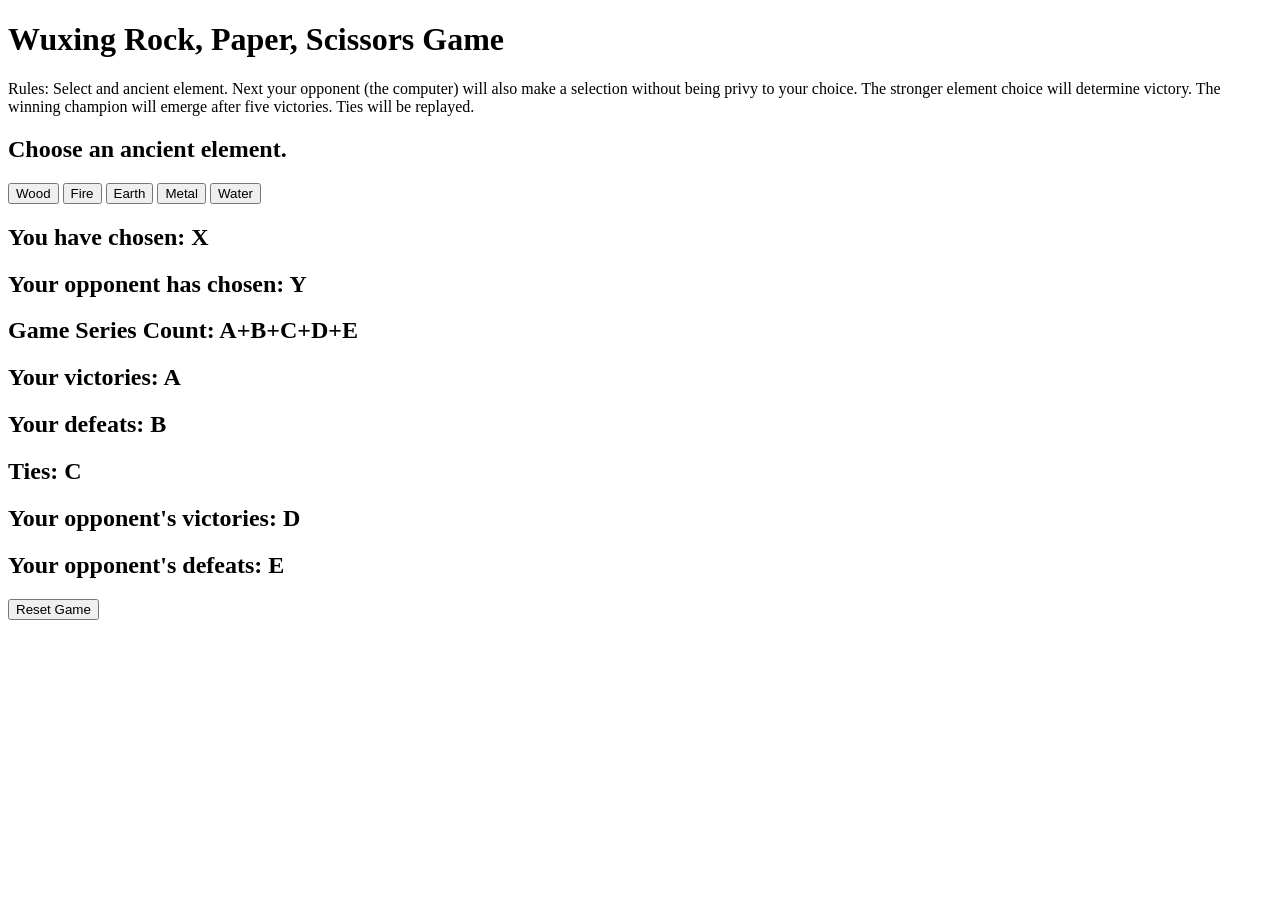
==== index.html @ 02f1c587 "Basic wireup of HTML and JS functionality in console" ====
<!DOCTYPE html>
<html lang="en">
<head>
    <meta charset="UTF-8">
    <meta name="viewport" content="width=device-width, initial-scale=1.0">
    <link rel="stylesheet" href="styles.css">
    <script src="javascript.js"></script>
    <title>Wuxing Rock, Paper, Scissors</title>
    
</head>
<body>
    <main-container>
    <header-container>
        <h1>Wuxing Rock, Paper, Scissors Game</h1>

        <p>Rules: Select and ancient element. Next your opponent (the computer) will also make a selection without being privy to your choice. The stronger element choice will determine victory. The winning champion will emerge after five victories. Ties will be replayed.</p>

    </header-container>

    <element-container>
        <h2>Choose an ancient element.</h2>
        <inner-element-container>
            <button class="" value="wood">Wood</button>
            <button class="" value="fire">Fire</button>
            <button class="" value="earth">Earth</button>
            <button class="" value="metal">Metal</button>
            <button class="" value="water">Water</button>
        </inner-element-container>
    </element-container>

    <selection-container>
        <h2>You have chosen: X</h2>
        <h2>Your opponent has chosen: Y</h2>
    </selection-container>

    <game-count-container>
        <h2>Game Series Count: A+B+C+D+E</h2>
        <h2>Your victories: A</h2>
        <h2>Your defeats: B</h2>
        <h2>Ties: C</h2>
        <h2>Your opponent's victories: D</h2>
        <h2>Your opponent's defeats: E</h2>
        <button>Reset Game</button>
    </game-count-container>

    </main-container>
</body>
</html>
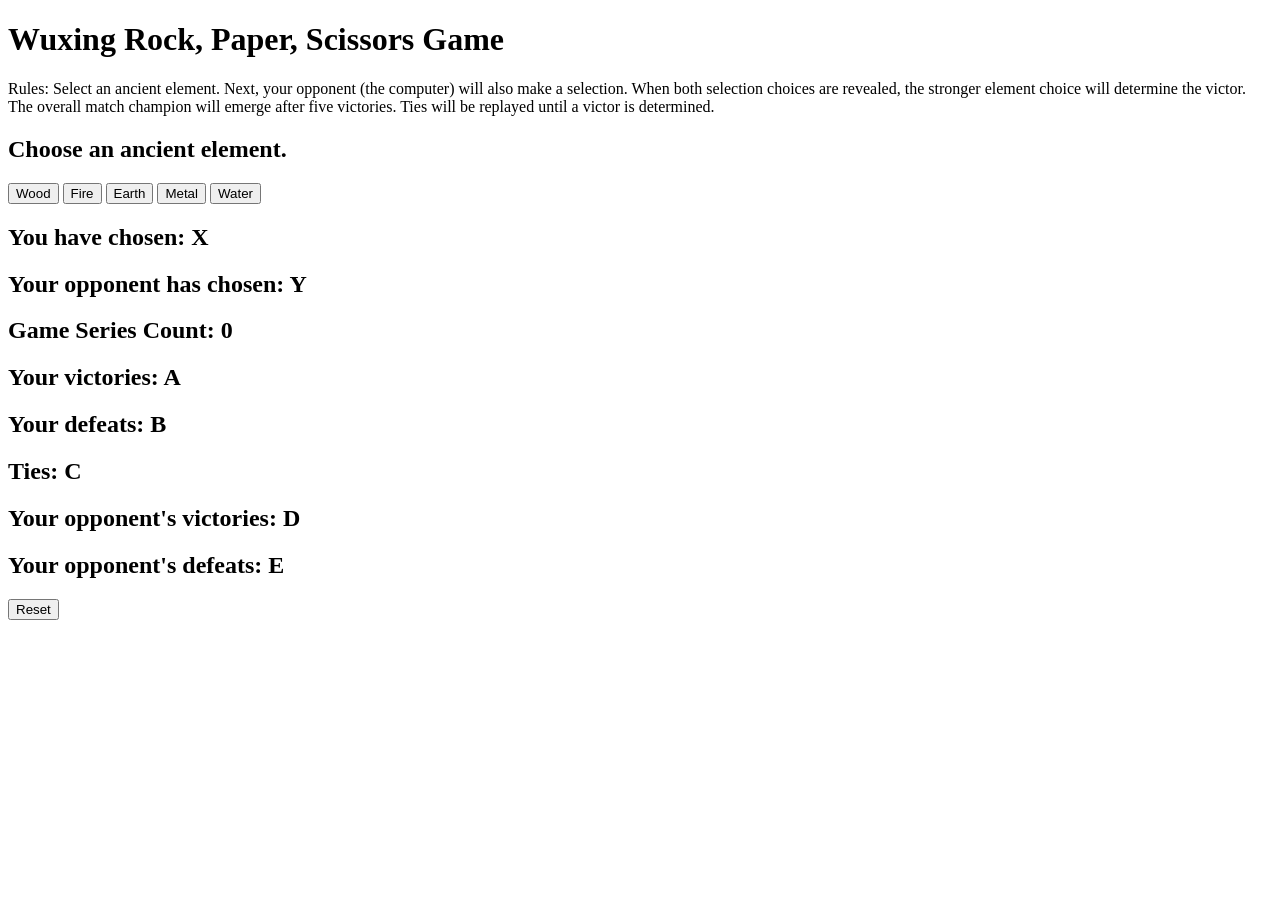
==== commit 25f6f175: "Minor HTML text content changes" ====
--- a/index.html
+++ b/index.html
@@ -13,18 +13,18 @@
     <header-container>
         <h1>Wuxing Rock, Paper, Scissors Game</h1>
 
-        <p>Rules: Select and ancient element. Next your opponent (the computer) will also make a selection without being privy to your choice. The stronger element choice will determine victory. The winning champion will emerge after five victories. Ties will be replayed.</p>
+        <p>Rules: Select an ancient element. Next, your opponent (the computer) will also make a selection. When both selection choices are revealed, the stronger element choice will determine the victor. The overall match champion will emerge after five victories. Ties will be replayed until a victor is determined.</p>
 
     </header-container>
 
     <element-container>
         <h2>Choose an ancient element.</h2>
         <inner-element-container>
-            <button class="" value="wood">Wood</button>
-            <button class="" value="fire">Fire</button>
-            <button class="" value="earth">Earth</button>
-            <button class="" value="metal">Metal</button>
-            <button class="" value="water">Water</button>
+            <button id="wo-btn" value="wood">Wood</button>
+            <button id="fi-btn" value="fire">Fire</button>
+            <button id="ea-btn" value="earth">Earth</button>
+            <button id="me-btn" value="metal">Metal</button>
+            <button id="wa-btn" value="water">Water</button>
         </inner-element-container>
     </element-container>
 
@@ -34,13 +34,13 @@
     </selection-container>
 
     <game-count-container>
-        <h2>Game Series Count: A+B+C+D+E</h2>
+        <h2 id="game-counter">Game Series Count: 0</h2>
         <h2>Your victories: A</h2>
         <h2>Your defeats: B</h2>
         <h2>Ties: C</h2>
         <h2>Your opponent's victories: D</h2>
         <h2>Your opponent's defeats: E</h2>
-        <button>Reset Game</button>
+        <button id="reset">Reset</button>
     </game-count-container>
 
     </main-container>
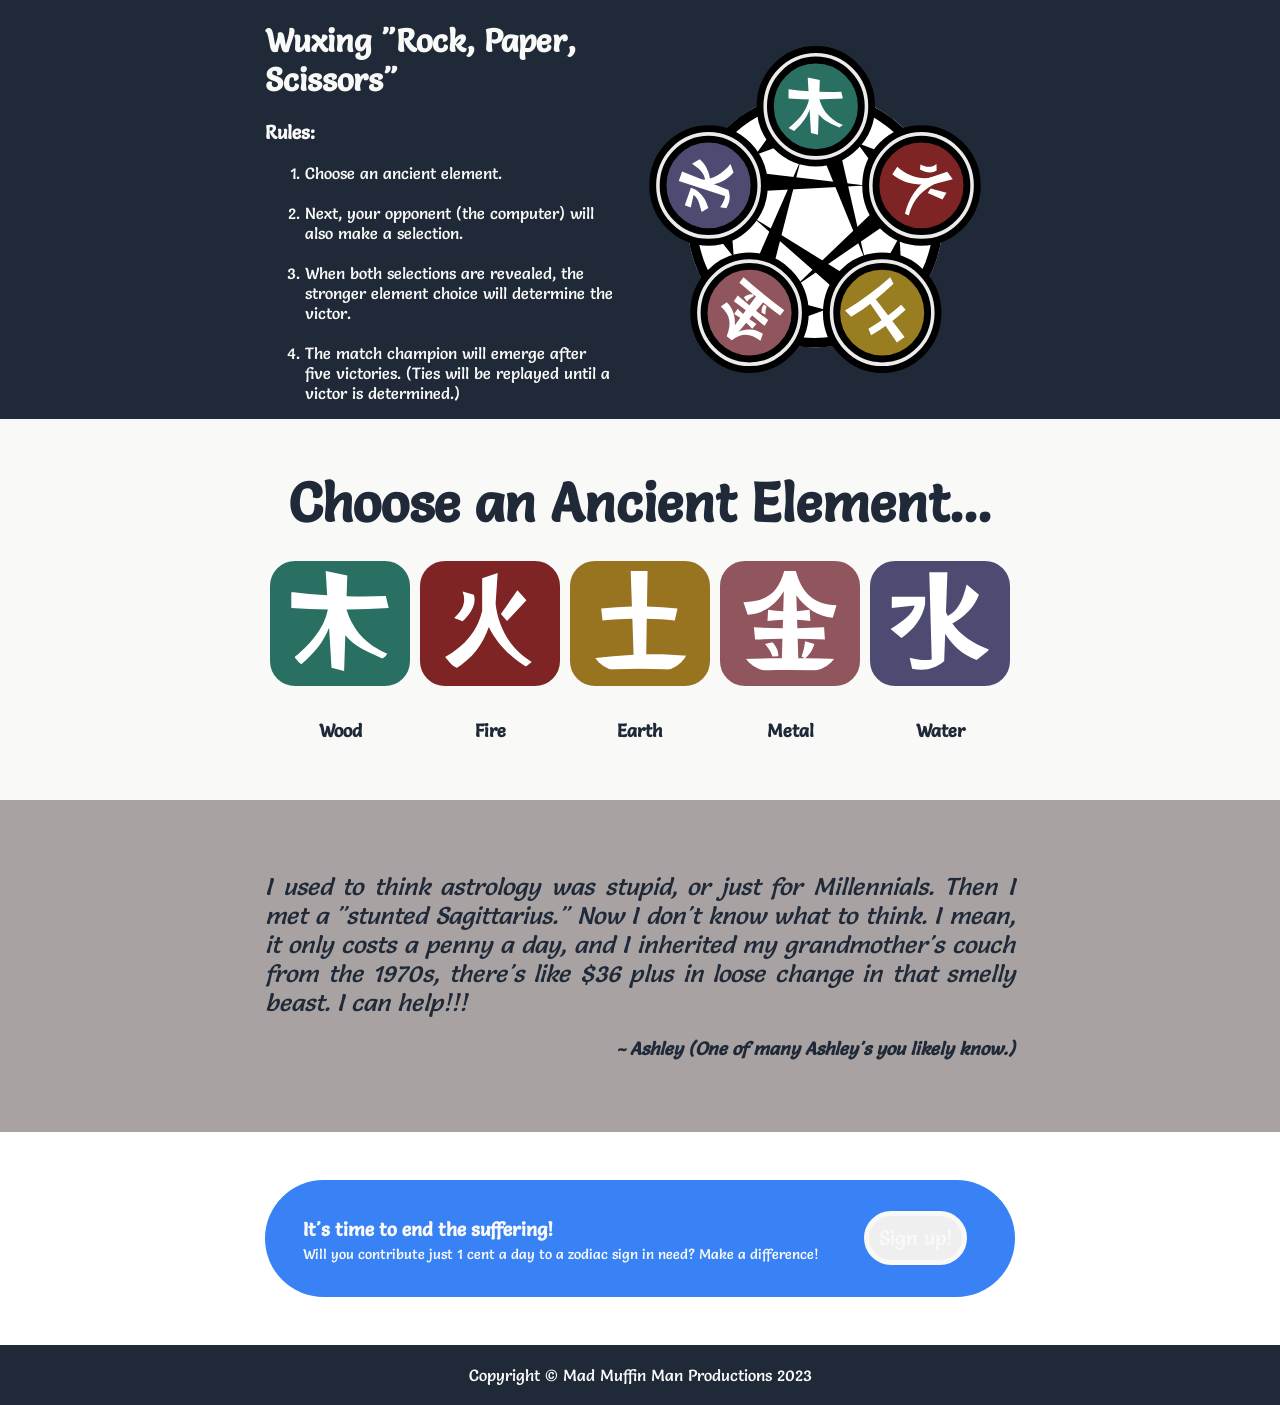
==== commit 87850aae: "Created and added graphics, added some basic CSS" ====
--- a/index.html
+++ b/index.html
@@ -4,45 +4,101 @@
     <meta charset="UTF-8">
     <meta name="viewport" content="width=device-width, initial-scale=1.0">
     <link rel="stylesheet" href="styles.css">
+    <link rel="preconnect" href="https://fonts.googleapis.com">
+    <link rel="preconnect" href="https://fonts.gstatic.com" crossorigin>
+    <link href="https://fonts.googleapis.com/css2?family=Salsa&display=swap" rel="stylesheet">
     <script src="javascript.js"></script>
+    <link href="https://fonts.googleapis.com/css2?family=Noto+Color+Emoji&display=swap" rel="stylesheet">
     <title>Wuxing Rock, Paper, Scissors</title>
     
-</head>
 <body>
-    <main-container>
-    <header-container>
-        <h1>Wuxing Rock, Paper, Scissors Game</h1>
 
-        <p>Rules: Select an ancient element. Next, your opponent (the computer) will also make a selection. When both selection choices are revealed, the stronger element choice will determine the victor. The overall match champion will emerge after five victories. Ties will be replayed until a victor is determined.</p>
 
-    </header-container>
+<header>
+<header-view>
+<header-left>
+    <h1>Wuxing "Rock, Paper, Scissors"</h1>
 
-    <element-container>
-        <h2>Choose an ancient element.</h2>
-        <inner-element-container>
-            <button id="wo-btn" value="wood">Wood</button>
-            <button id="fi-btn" value="fire">Fire</button>
-            <button id="ea-btn" value="earth">Earth</button>
-            <button id="me-btn" value="metal">Metal</button>
-            <button id="wa-btn" value="water">Water</button>
-        </inner-element-container>
-    </element-container>
+    <h3>Rules: </h3>
+    <ol>
+        <li>Choose an ancient element.</li> 
+        <br>
+        <li>Next, your opponent (the computer) will also make a selection.</li> 
+        <br>
+        <li>When both selections are revealed, the stronger element choice will determine the victor.</li> 
+        <br>
+        <li>The match champion will emerge after five victories. (Ties will be replayed until a victor is determined.)</li>
+    </ol>
 
-    <selection-container>
-        <h2>You have chosen: X</h2>
-        <h2>Your opponent has chosen: Y</h2>
-    </selection-container>
+</header-left>
+<img src="wuxingWheel.svg" alt="A wheel containing the five Taoist elements of wood, fire, earth, metal, and water.">
+</header-view>
+</header>
 
-    <game-count-container>
-        <h2 id="game-counter">Game Series Count: 0</h2>
-        <h2>Your victories: A</h2>
-        <h2>Your defeats: B</h2>
-        <h2>Ties: C</h2>
-        <h2>Your opponent's victories: D</h2>
-        <h2>Your opponent's defeats: E</h2>
-        <button id="reset">Reset</button>
-    </game-count-container>
+<!-- white band with four boxes-->
+<info-section>
+<h2>Choose an Ancient Element...</h2>
 
-    </main-container>
+<info-section-view>
+
+<img-text-box>
+<button id="wo-btn" value="wood"><img src="wuxingWood.svg" alt="The element of Wood."></button>
+<p class="alt-text">Wood</p>
+</img-text-box>
+
+<img-text-box>
+<button id="fi-btn" value="fire"><img src="wuxingFire.svg" alt="The element of Fire."></button>
+<p class="alt-text">Fire</p>
+</img-text-box>
+
+<img-text-box>
+<button id="ea-btn" value="earth"><img src="wuxingEarth.svg" alt="The element of Earth."></button>
+<p class="alt-text">Earth</p>
+</img-text-box>
+
+<img-text-box>
+<button id="me-btn" value="metal"><img src="wuxingMetal.svg" alt="The element of Metal."></button>
+<p class="alt-text">Metal</p>
+</img-text-box>
+
+<img-text-box>
+<button id="wa-btn" value="water"><img src="wuxingWater.svg" alt="The element of Water."></button>
+<p class="alt-text">Water</p>
+</img-text-box>
+
+</info-section-view>
+
+</info-section>
+
+<!-- grey band with a testimonial quote -->
+<quote-section>
+    <quote-view>
+        <blockquote>
+        I used to think astrology was stupid, or just for Millennials. Then I met a "stunted Sagittarius." Now I don't know what to think. I mean, it only costs a penny a day, and I inherited my grandmother's couch from the 1970s, there's like $36 plus in loose change in that smelly beast. I can help!!!
+        <h6>~ Ashley (One of many Ashley's you likely know.)</h6>
+        </blockquote>
+    </quote-view>
+</quote-section>
+
+<!-- white band with inner blue sign up box -->
+<sign-up-section>
+    <sign-up-view>
+        <call-to-action-box>
+            <call-to-action-text>
+                <h3>It's time to end the suffering! </h3> 
+                <p>Will you contribute just 1 cent a day to a zodiac sign in need? Make a difference!</p>
+            </call-to-action-text>
+            <button-box>
+            <button>Sign up!</button>
+            </button-box>
+        </call-to-action-box>
+    </sign-up-view>
+</sign-up-section>
+
+<!-- grey footer -->
+<footer>
+<p>Copyright © Mad Muffin Man Productions 2023</p>
+</footer>
+
 </body>
 </html>
--- a/styles.css
+++ b/styles.css
@@ -0,0 +1,245 @@
+@import url('https://fonts.googleapis.com/css2?family=Salsa&display=swap');
+@import url('https://fonts.googleapis.com/css2?family=Noto+Color+Emoji&display=swap');
+
+/* * {
+    font-family: 'Salsa', cursive;
+    font-family: 'Noto Color Emoji', sans-serif;
+} */
+
+:root {
+    --dkgrey: #1f2937;
+    --white: #f9faf8;
+    --ltgrey: #a8a2a2;
+    --md-blue: #3882f6;
+    --zodiac-blue: #fbfdff;
+    --dkblue: #2c4b7d;
+
+    --wood: #297062;
+    --fire: #7e2424;
+    --earth: #987320;
+    --metal: #90555d;
+    --water: #4d4b71;
+
+    --content-width: 750px;
+}
+
+* {
+    /* Use dark red border to aid in aligning boxes. */
+    /* border: 2px dotted darkred; */
+    box-sizing: border-box;
+    font-family: 'Salsa', cursive;
+}
+
+body {
+    width: 100vw;
+    display: inline-block;
+    margin: auto;
+}
+
+link-section {
+    justify-content: flex-end;
+}
+
+a {
+    color: var(--ltgrey);
+    padding-left: 10px;
+}
+
+/* HEADER */
+
+header {
+    background-color: var(--dkgrey);
+    color: var(--white);
+}
+
+header-view {
+    display: flex;
+    margin: auto;
+    width: var(--content-width);
+}
+
+header-view img {
+    max-width: 400px;
+    padding: 30px;
+    
+    /* animation */
+    animation: wheel-spin infinite 45s linear;
+    transition: filter 3000ms;
+}
+
+@keyframes wheel-spin {
+from {
+  transform: rotate(360deg);
+}
+to {
+  transform: rotate(0deg);
+}
+}
+
+header-left {
+    display: block;
+    margin: auto;
+}
+
+header-left h2 {
+    font-size: 48px;
+    font-weight: bolder;
+}
+
+header-left p {
+    font-size: 24px;
+    margin-top: -35px;
+}
+
+header-left button {
+    margin-top: -10px;
+}
+
+/* INFO SECTION */
+
+info-section {
+    background-color: var(--white);
+    color: var(--dkgrey); 
+    display: block;
+    font-size: 36px;
+    font-weight: bolder;
+    padding: 40px 0 40px 0;
+    margin: 0 -10px;
+    text-align: center;
+}
+
+info-section h2 {
+    margin: auto;
+    padding: 10px;
+}
+
+info-section-view {
+    display: flex;
+        flex-wrap: wrap;
+        justify-content: center;
+}
+
+img-text-box p {
+    color: var(--dkgrey);
+    font-size: 18px;
+    text-align: center;
+}
+
+info-section-view img {
+    width: 100px;
+    height: 100px;
+
+    border-radius: 30px;
+    margin: 0 10px;
+}
+
+/* QUOTE SECTION */
+
+quote-section {
+    background-color: var(--ltgrey);
+    color: var(--dkgrey);
+    display: block;
+}
+
+quote-view {
+    display: flex;
+        align-items: center;
+        justify-content: space-evenly;
+}
+
+blockquote {
+    font-size: 24px;
+    font-style: italic;
+    max-width: var(--content-width);
+    padding: 48px 0 48px 0;
+    text-align: justify;
+}
+
+blockquote h6 {
+    font-size: 18px;
+    font-weight: bold;
+    margin: auto;
+    padding-top: 20px;
+    text-align: right;
+}
+
+/* SIGN UP SECTION */
+
+sign-up-section {
+    background-color: var(--white);
+}
+
+sign-up-view {
+    display: flex;
+        align-items: center;
+        justify-content: center;
+    padding: 48px 0 48px 0;
+}
+
+call-to-action-box {
+    width: var(--content-width);
+    background-color: var(--md-blue);
+    border-radius: 310px;
+    color: var(--white);
+    display: flex;
+        align-items: center;
+        justify-content: space-around;
+    padding: 20px;
+}
+
+call-to-action-box button {
+    margin: 10px;
+}
+
+call-to-action-text {
+    max-width: 90%;
+    /* padding: 10px; */
+}
+
+call-to-action-text h3 {
+    margin-bottom: -10px;
+}
+
+call-to-action-text p {
+    font-size: 14px;
+}
+
+/* FOOTER */
+
+footer {
+    background-color: var(--dkgrey);
+    color: var(--white);
+    text-align: center;
+}
+
+footer p {
+    padding: 20px;
+    margin: auto;
+}
+
+/* OTHER */
+
+button {
+    border: 5px solid var(--white);
+    border-radius: 30px;
+    color: var(--white);
+    font-size: 20px;
+    margin: 10px 0 10px 0;
+    padding: 10px;
+}
+
+#wo-btn {
+    background-color: var(--wood);
+}
+#fi-btn {
+    background-color: var(--fire);
+}
+#ea-btn {
+    background-color: var(--earth);
+}
+#me-btn {
+    background-color: var(--metal);
+}
+#wa-btn {
+    background-color: var(--water);
+}
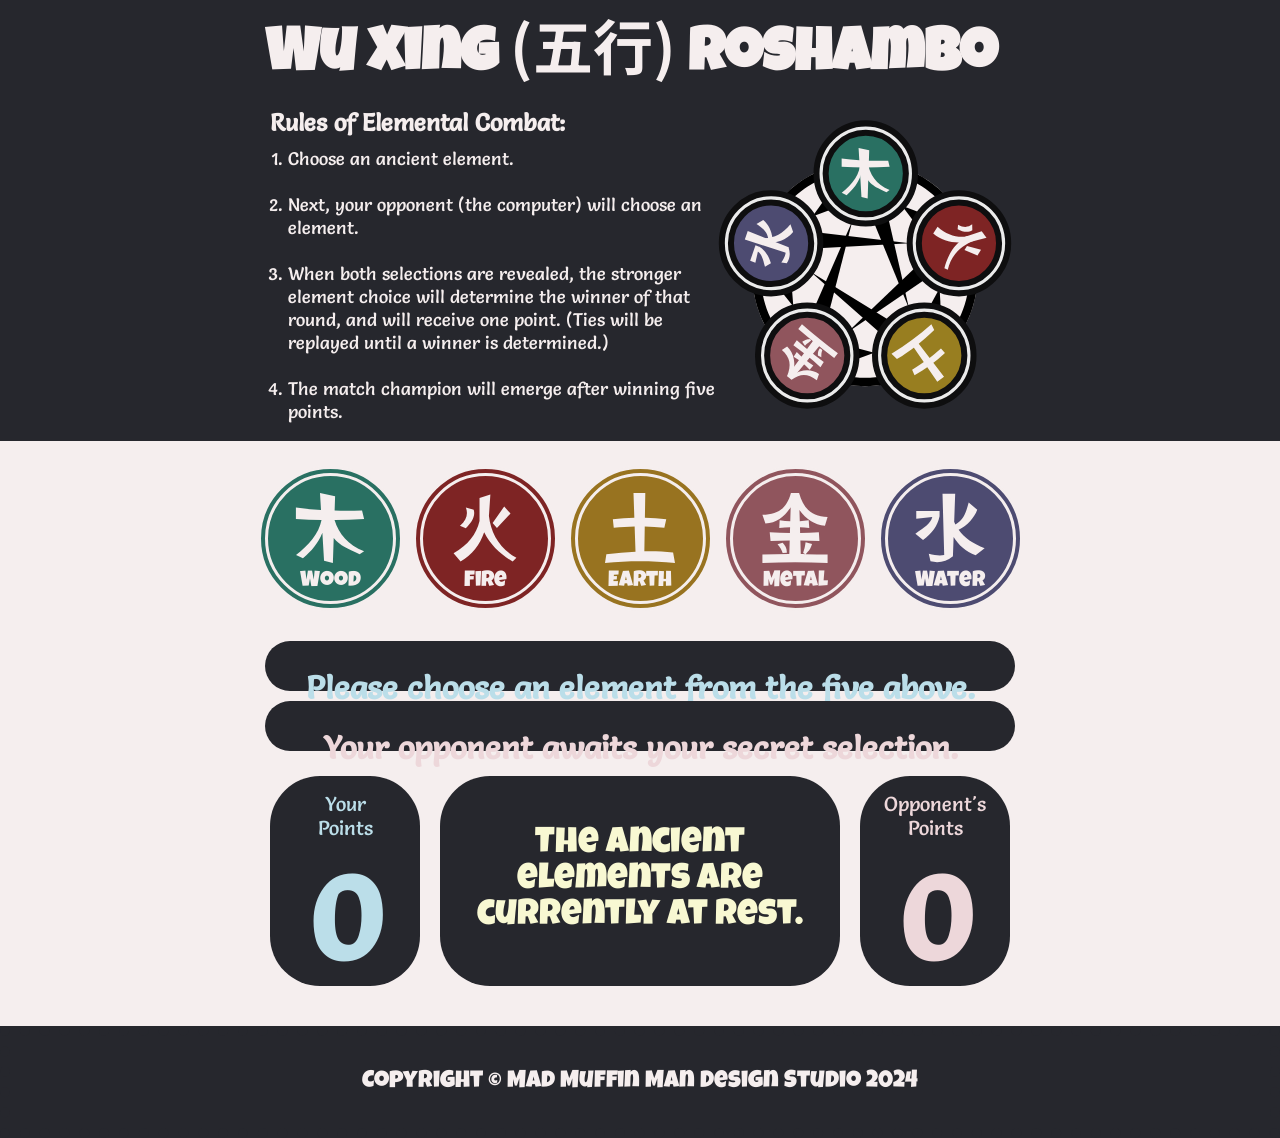
==== commit e55e6b34: "Many changes to HTML, CSS, and JS; code functions as intended" ====
--- a/index.html
+++ b/index.html
@@ -7,98 +7,82 @@
     <link rel="preconnect" href="https://fonts.googleapis.com">
     <link rel="preconnect" href="https://fonts.gstatic.com" crossorigin>
     <link href="https://fonts.googleapis.com/css2?family=Salsa&display=swap" rel="stylesheet">
-    <script src="javascript.js"></script>
     <link href="https://fonts.googleapis.com/css2?family=Noto+Color+Emoji&display=swap" rel="stylesheet">
-    <title>Wuxing Rock, Paper, Scissors</title>
-    
-<body>
-
-
-<header>
-<header-view>
-<header-left>
-    <h1>Wuxing "Rock, Paper, Scissors"</h1>
-
-    <h3>Rules: </h3>
-    <ol>
-        <li>Choose an ancient element.</li> 
-        <br>
-        <li>Next, your opponent (the computer) will also make a selection.</li> 
-        <br>
-        <li>When both selections are revealed, the stronger element choice will determine the victor.</li> 
-        <br>
-        <li>The match champion will emerge after five victories. (Ties will be replayed until a victor is determined.)</li>
-    </ol>
-
-</header-left>
-<img src="wuxingWheel.svg" alt="A wheel containing the five Taoist elements of wood, fire, earth, metal, and water.">
-</header-view>
-</header>
-
-<!-- white band with four boxes-->
-<info-section>
-<h2>Choose an Ancient Element...</h2>
-
-<info-section-view>
-
-<img-text-box>
-<button id="wo-btn" value="wood"><img src="wuxingWood.svg" alt="The element of Wood."></button>
-<p class="alt-text">Wood</p>
-</img-text-box>
-
-<img-text-box>
-<button id="fi-btn" value="fire"><img src="wuxingFire.svg" alt="The element of Fire."></button>
-<p class="alt-text">Fire</p>
-</img-text-box>
-
-<img-text-box>
-<button id="ea-btn" value="earth"><img src="wuxingEarth.svg" alt="The element of Earth."></button>
-<p class="alt-text">Earth</p>
-</img-text-box>
-
-<img-text-box>
-<button id="me-btn" value="metal"><img src="wuxingMetal.svg" alt="The element of Metal."></button>
-<p class="alt-text">Metal</p>
-</img-text-box>
-
-<img-text-box>
-<button id="wa-btn" value="water"><img src="wuxingWater.svg" alt="The element of Water."></button>
-<p class="alt-text">Water</p>
-</img-text-box>
-
-</info-section-view>
-
-</info-section>
-
-<!-- grey band with a testimonial quote -->
-<quote-section>
-    <quote-view>
-        <blockquote>
-        I used to think astrology was stupid, or just for Millennials. Then I met a "stunted Sagittarius." Now I don't know what to think. I mean, it only costs a penny a day, and I inherited my grandmother's couch from the 1970s, there's like $36 plus in loose change in that smelly beast. I can help!!!
-        <h6>~ Ashley (One of many Ashley's you likely know.)</h6>
-        </blockquote>
-    </quote-view>
-</quote-section>
-
-<!-- white band with inner blue sign up box -->
-<sign-up-section>
-    <sign-up-view>
-        <call-to-action-box>
-            <call-to-action-text>
-                <h3>It's time to end the suffering! </h3> 
-                <p>Will you contribute just 1 cent a day to a zodiac sign in need? Make a difference!</p>
-            </call-to-action-text>
-            <button-box>
-            <button>Sign up!</button>
-            </button-box>
-        </call-to-action-box>
-    </sign-up-view>
-</sign-up-section>
-
-<!-- grey footer -->
-<footer>
-<p>Copyright © Mad Muffin Man Productions 2023</p>
-</footer>
-
-</body>
+    <link href="https://fonts.googleapis.com/css2?family=Noto+Sans+TC:wght@700&display=swap" rel="stylesheet">
+    <link href="https://fonts.googleapis.com/css2?family=Luckiest+Guy&display=swap" rel="stylesheet">
+    <script src="javascript.js" defer></script>
+    <title>Wu Xing Roshambo</title>
+    <body>
+        <header>
+        <header-container>
+            <header-title>    
+                <h1>Wu Xing <header-chinese>(五行)</header-chinese> Roshambo</h1>
+            </header-title>
+            <header-inner-container>
+                <header-left>
+                    <h2>Rules of Elemental Combat: </h2>
+                    <ol>
+                        <li>Choose an ancient element.</li> 
+                        <br>
+                        <li>Next, your opponent (the computer) will choose an element.</li> 
+                        <br>
+                        <li>When both selections are revealed, the stronger element choice will determine the winner of that round, and will receive one point. (Ties will be replayed until a winner is determined.)</li> 
+                        <br>
+                        <li>The match champion will emerge after winning five points. </li>
+                    </ol>
+                </header-left>
+                <img src="wuxingWheel.svg" alt="A wheel containing the five Taoist elements of wood, fire, earth, metal, and water.">
+            </header-inner-container>
+        </header-container>
+        </header>
+        <element-section>
+            <element-section-view>
+                <element-text-box>
+                    <button id="btn-wo" class="elem-btn" value="Wood"><img id="img-wo" src="wuxingWood.svg" alt="The element of Wood.">Wood</button>
+                </element-text-box>
+                <element-text-box>
+                    <button id="btn-fi" class="elem-btn" value="Fire"><img id="img-fi" src="wuxingFire.svg" alt="The element of Fire.">Fire</button>
+                </element-text-box>
+                <element-text-box>
+                    <button id="btn-ea" class="elem-btn" value="Earth"><img id="img-ea" src="wuxingEarth.svg" alt="The element of Earth.">Earth</button>
+                </element-text-box>
+                <element-text-box>
+                    <button id="btn-me" class="elem-btn" value="Metal"><img id="img-me" src="wuxingMetal.svg" alt="The element of Metal.">Metal</button>
+                </element-text-box>
+                <element-text-box>
+                    <button id="btn-wa" class="elem-btn" value="Water"><img id="img-wa" src="wuxingWater.svg" alt="The element of Water.">Water</button>
+                </element-text-box>
+            </element-section-view>
+        </element-section>
+        <choice-section>
+            <choice-view>
+                <choice-box>
+                    <h1 id="my-pick"></h1> 
+                </choice-box>
+                <choice-box>
+                    <h1 id="comp-pick"></h1> 
+                </choice-box>
+            </choice-view> 
+        </choice-section>
+        <game-tally-section>
+            <game-tally-view>
+                <game-wins-box>
+                    <p>Your<br> Points</p>
+                    <h3 id="cur-wins"></h3>
+                </game-wins-box>
+                <current-game-msg-box>
+                    <current-game-msg-inner-box>
+                        <h1 id="win-msg"></h1> 
+                    </current-game-msg-inner-box>
+                </current-game-msg-box>
+                <game-losses-box>
+                    <p>Opponent's<br> Points</p>
+                    <h3 id="cur-losses"></h3>
+                </game-losses-box>
+            </game-tally-view>
+        </game-tally-section>
+        <footer>
+            <p>Copyright © Mad Muffin Man Design Studio 2024</p>
+        </footer>
+    </body>
 </html>
--- a/styles.css
+++ b/styles.css
@@ -1,18 +1,20 @@
 @import url('https://fonts.googleapis.com/css2?family=Salsa&display=swap');
 @import url('https://fonts.googleapis.com/css2?family=Noto+Color+Emoji&display=swap');
+@import url('https://fonts.googleapis.com/css2?family=Noto+Sans+TC:wght@700&display=swap');
+@import url('https://fonts.googleapis.com/css2?family=Luckiest+Guy&display=swap');
 
 /* * {
     font-family: 'Salsa', cursive;
     font-family: 'Noto Color Emoji', sans-serif;
+    font-family: 'Noto Sans TC', sans-serif;
+    font-family: 'Ceviche One', system-ui;
 } */
 
 :root {
-    --dkgrey: #1f2937;
-    --white: #f9faf8;
+    --dkgrey: #26272d;
+    --white: #f5eeee;
     --ltgrey: #a8a2a2;
-    --md-blue: #3882f6;
-    --zodiac-blue: #fbfdff;
-    --dkblue: #2c4b7d;
+    --black: #0e0e0f;
 
     --wood: #297062;
     --fire: #7e2424;
@@ -20,47 +22,84 @@
     --metal: #90555d;
     --water: #4d4b71;
 
+    --you: #bbdee9;
+    --comp: #edd7da;
+    --win-lose: #f8f8d2;
+
+    --btn-border: 13px dashed;
     --content-width: 750px;
+    --default-border-radius: 50px;
+    --default-text: 'Salsa', cursive;
+    --title-text: 'Luckiest Guy', cursive;
+    --chinese-chars: 'Noto Sans TC', sans-serif;
 }
 
 * {
     /* Use dark red border to aid in aligning boxes. */
     /* border: 2px dotted darkred; */
     box-sizing: border-box;
-    font-family: 'Salsa', cursive;
 }
 
 body {
+    background-color: var(--white);
+    /* width: 100vw; */
+    display: flex;
+        flex-direction: column;
+    margin: auto;
+}
+
+/* .emoji1, .emoji2 {
+    font-family: 'Noto Color Emoji', sans-serif;;
+} */
+
+/* HEADER */
+
+header {
+    background-color: var(--dkgrey);
+    color: var(--white);
     width: 100vw;
-    display: inline-block;
-    margin: auto;
-}
-
-link-section {
-    justify-content: flex-end;
-}
-
-a {
-    color: var(--ltgrey);
-    padding-left: 10px;
-}
-
-/* HEADER */
-
-header {
-    background-color: var(--dkgrey);
-    color: var(--white);
-}
-
-header-view {
-    display: flex;
+}
+
+header-container {
+    display: flex;
+        flex-direction: column;
     margin: auto;
     width: var(--content-width);
 }
 
-header-view img {
-    max-width: 400px;
-    padding: 30px;
+header-title {
+    display: flex;
+    font-family: var(--title-text);
+    font-size: 30px;
+    margin-top: -40px;
+    margin-bottom: -40px;
+    text-align: center;
+}   
+
+header-chinese {
+    font-family: var(--chinese-chars);
+    font-size: 60px;
+}
+
+header-inner-container {
+    display: flex;
+    font-family: var(--default-text);
+}
+
+header-left {
+    display: block;
+    margin-left: 5px;
+    /* margin: auto; */
+}
+
+header-left ol {
+    font-size: 18px;;
+    margin-block-start: -10px;
+    padding-left: 18px;
+}
+
+header-container img {
+    max-width: 300px;
     
     /* animation */
     animation: wheel-spin infinite 45s linear;
@@ -76,170 +115,250 @@
 }
 }
 
-header-left {
-    display: block;
-    margin: auto;
-}
-
-header-left h2 {
-    font-size: 48px;
-    font-weight: bolder;
-}
-
-header-left p {
-    font-size: 24px;
-    margin-top: -35px;
-}
-
-header-left button {
-    margin-top: -10px;
-}
-
-/* INFO SECTION */
-
-info-section {
+/* ELEMENT SECTION */
+
+element-section {
     background-color: var(--white);
     color: var(--dkgrey); 
     display: block;
+    font-family: var(--title-text);
+    font-size: 40px;
+    /* font-weight: bolder; */
+    padding: 20px 0 0 0;
+    /* margin: 0 -10px; */
+    text-align: center;
+}
+
+element-section h3 {
+    margin: auto;
+}
+
+element-section-view {
+    display: flex;
+        flex-wrap: wrap;
+        justify-content: center;
+}
+
+element-section-view img {
+    height: 70px;
+    width: 70px;
+    /* border-radius: 30px; */
+    /* padding: 10px; */
+}
+
+/* element-section-view img:hover {
+    width: 50px;
+    height: 50px;
+} */
+
+button {
+    height: 145px;
+    width: 145px;
+    border: 10px double var(--white);
+    border-radius: 100px;
+    color: var(--white);
+    display: flex;
+        flex-direction: column;
+        align-items: center;
+        justify-content: center;
+    font-size: 22px;
+    font-family: var(--title-text);
+    text-align: center;
+    margin: 5px;
+    /* padding: 5px; */
+
+}
+
+button img {
+    margin: 8px;
+}
+
+button:hover {
+    height: 145px;
+    width: 148px;
+}
+
+
+#btn-wo {
+    background-color: var(--wood);
+}
+
+#btn-wo:hover {
+    border: var(--btn-border) var(--wood);
+}
+
+#btn-fi {
+    background-color: var(--fire);
+}
+
+#btn-fi:hover {
+    border: var(--btn-border) var(--fire);
+}
+
+#btn-ea {
+    background-color: var(--earth);
+}
+
+#btn-ea:hover {
+    border: var(--btn-border) var(--earth);
+}
+
+#btn-me {
+    background-color: var(--metal);
+}
+
+#btn-me:hover {
+    border: var(--btn-border) var(--metal);
+}
+
+#btn-wa {
+    background-color: var(--water);
+}
+
+#btn-wa:hover {
+    border: var(--btn-border) var(--water);
+}
+
+#btn-wo:hover, 
+#btn-fi:hover, 
+#btn-ea:hover, 
+#btn-me:hover, 
+#btn-wa:hover  {
+    background-color: var(--dkgrey);
+    
+}
+
+
+/* ELEMENT CHOICE SECTION */
+
+choice-section {
+
+}
+
+choice-view {
+    background-color: var(--white);
+    display: flex;
+    flex-direction: column;
+        align-items: center;
+        justify-content: center;
+    padding: 20px;
+}
+
+choice-box {
+    height: 50px;
+    width: var(--content-width);
+    background-color: var(--dkgrey);
+    border-radius: var(--default-border-radius);
+    color: var(--white);
+    display: flex;
+        flex-direction: column;
+        align-items: center;
+        justify-content: space-around;
+    font-family: var(--default-text) ;
+    /* font-family: var(--title-text); */
+    margin: 5px;
+    padding: 5px;
+}
+
+#my-pick {
+    color: var(--you);
+}
+
+#comp-pick {
+    color: var(--comp);
+}
+
+
+/* GAME TALLY SECTION */
+
+game-tally-section {
+    font-family: var(--default-text);   
+    margin: auto;
+}
+
+game-tally-view {
+    background-color: var(--white);
+    display: flex;
+        /* align-items: center; */
+        justify-content: center;
+    margin: 0 20px 40px 20px;
+}
+
+game-wins-box, game-losses-box {
+    height: 210px;
+    width: 150px;
+    background-color: var(--dkgrey);
+    border-radius: var(--default-border-radius);
+    display: flex;
+        flex-direction: column;
+        justify-content: center;
+    margin: 0 20px 0 20px;
+    padding: 40px 0 20px 0;   
+    text-align: center;
+}
+
+game-wins-box {
+    color: var(--you);
+}
+
+game-losses-box {
+    color: var(--comp);
+}
+
+game-wins-box p, game-losses-box p {
+    font-size: 20px;
+    margin: auto;
+}
+
+game-wins-box h3, game-losses-box h3 {
+    font-size: 123px;
+    margin: auto;
+}
+
+current-game-msg-box {
+    height:210px;
+    width: 400px;
+    background-color: var(--dkgrey);
+    border-radius: var(--default-border-radius);
+    color: var(--win-lose);
+    display: flex;
+        flex-direction: column;
+        align-items: center;
+        justify-content: center;
+    text-align: center;
+}
+
+current-game-msg-inner-box {
+    display: flex;
+        align-items: center;
+        justify-content: center;
+
+}
+
+#win-msg {
+    color: var(--win-lose);
+    font-family: var(--title-text);
+    font-weight: 100;
     font-size: 36px;
-    font-weight: bolder;
-    padding: 40px 0 40px 0;
-    margin: 0 -10px;
-    text-align: center;
-}
-
-info-section h2 {
-    margin: auto;
+    padding: 20px;;
+}
+
+
+/* FOOTER */
+
+footer {
+    background-color: var(--dkgrey);
+    border: 10px dotted var(--dkgrey);
+    color: var(--white);
+    display: flex;
+        justify-content: center;
+    margin-top: auto;
+}
+
+footer p {
+    font-family: var(--title-text);
+    font-size: 24px;
     padding: 10px;
 }
 
-info-section-view {
-    display: flex;
-        flex-wrap: wrap;
-        justify-content: center;
-}
-
-img-text-box p {
-    color: var(--dkgrey);
-    font-size: 18px;
-    text-align: center;
-}
-
-info-section-view img {
-    width: 100px;
-    height: 100px;
-
-    border-radius: 30px;
-    margin: 0 10px;
-}
-
-/* QUOTE SECTION */
-
-quote-section {
-    background-color: var(--ltgrey);
-    color: var(--dkgrey);
-    display: block;
-}
-
-quote-view {
-    display: flex;
-        align-items: center;
-        justify-content: space-evenly;
-}
-
-blockquote {
-    font-size: 24px;
-    font-style: italic;
-    max-width: var(--content-width);
-    padding: 48px 0 48px 0;
-    text-align: justify;
-}
-
-blockquote h6 {
-    font-size: 18px;
-    font-weight: bold;
-    margin: auto;
-    padding-top: 20px;
-    text-align: right;
-}
-
-/* SIGN UP SECTION */
-
-sign-up-section {
-    background-color: var(--white);
-}
-
-sign-up-view {
-    display: flex;
-        align-items: center;
-        justify-content: center;
-    padding: 48px 0 48px 0;
-}
-
-call-to-action-box {
-    width: var(--content-width);
-    background-color: var(--md-blue);
-    border-radius: 310px;
-    color: var(--white);
-    display: flex;
-        align-items: center;
-        justify-content: space-around;
-    padding: 20px;
-}
-
-call-to-action-box button {
-    margin: 10px;
-}
-
-call-to-action-text {
-    max-width: 90%;
-    /* padding: 10px; */
-}
-
-call-to-action-text h3 {
-    margin-bottom: -10px;
-}
-
-call-to-action-text p {
-    font-size: 14px;
-}
-
-/* FOOTER */
-
-footer {
-    background-color: var(--dkgrey);
-    color: var(--white);
-    text-align: center;
-}
-
-footer p {
-    padding: 20px;
-    margin: auto;
-}
-
-/* OTHER */
-
-button {
-    border: 5px solid var(--white);
-    border-radius: 30px;
-    color: var(--white);
-    font-size: 20px;
-    margin: 10px 0 10px 0;
-    padding: 10px;
-}
-
-#wo-btn {
-    background-color: var(--wood);
-}
-#fi-btn {
-    background-color: var(--fire);
-}
-#ea-btn {
-    background-color: var(--earth);
-}
-#me-btn {
-    background-color: var(--metal);
-}
-#wa-btn {
-    background-color: var(--water);
-}+
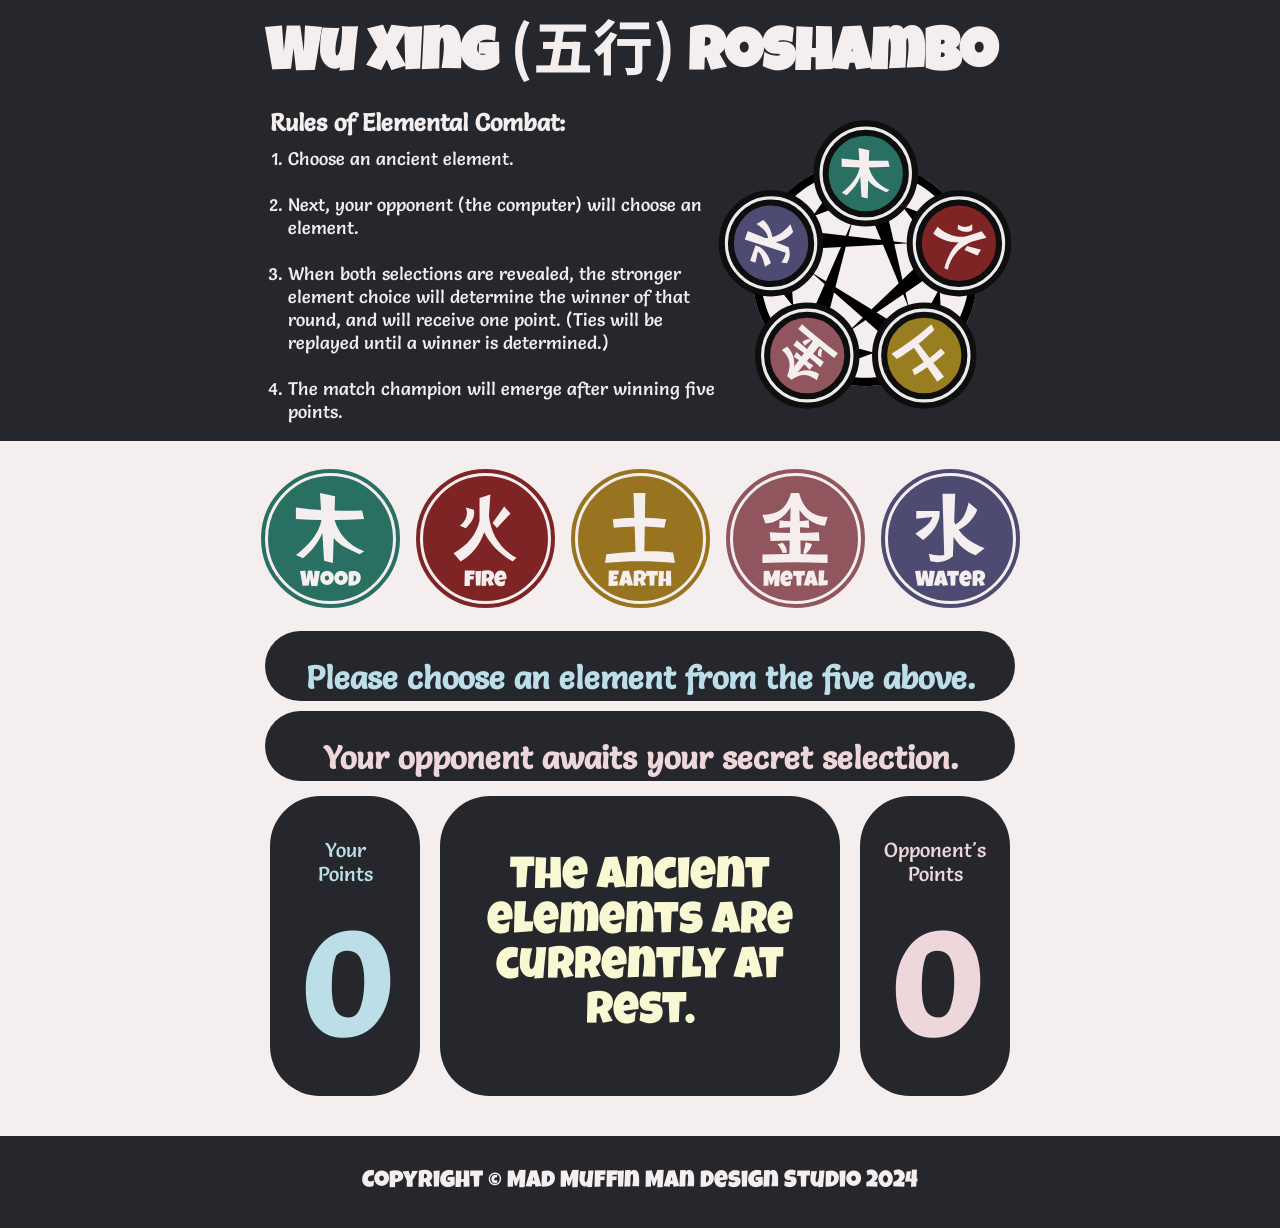
==== commit d5374652: "Added a custom modal to replace use of alert" ====
--- a/index.html
+++ b/index.html
@@ -64,6 +64,13 @@
                 </choice-box>
             </choice-view> 
         </choice-section>
+        <!-- CUSTOM MODAL (THIS IS NEW TO ME.) -->
+        <custom-modal id="custom-modal">
+            <modal-content>
+            <p id="modal-message">Click "OK" to begin a new<br> Wu Xing Roshambo match.</p>
+            <button id="modal-close-btn">Ok</button>
+            </modal-content>
+        </custom-modal>
         <game-tally-section>
             <game-tally-view>
                 <game-wins-box>
--- a/styles.css
+++ b/styles.css
@@ -11,10 +11,14 @@
 } */
 
 :root {
+    --black: #0e0e0f; 
+    --btn: rgb(80, 54, 81);
+    --btn-txt: #dfc322;
     --dkgrey: #26272d;
+    --dkgrey-trans: #26272dac;
+
+    --ltgrey: #a8a2a2;
     --white: #f5eeee;
-    --ltgrey: #a8a2a2;
-    --black: #0e0e0f;
 
     --wood: #297062;
     --fire: #7e2424;
@@ -45,7 +49,8 @@
     /* width: 100vw; */
     display: flex;
         flex-direction: column;
-    margin: auto;
+    margin: 0;
+    min-height: 100vh;
 }
 
 /* .emoji1, .emoji2 {
@@ -151,7 +156,7 @@
     height: 50px;
 } */
 
-button {
+.elem-btn {
     height: 145px;
     width: 145px;
     border: 10px double var(--white);
@@ -166,14 +171,13 @@
     text-align: center;
     margin: 5px;
     /* padding: 5px; */
-
-}
-
-button img {
+}
+
+.elem-btn  img {
     margin: 8px;
 }
 
-button:hover {
+.elem-btn:hover {
     height: 145px;
     width: 148px;
 }
@@ -228,11 +232,10 @@
     
 }
 
-
 /* ELEMENT CHOICE SECTION */
 
 choice-section {
-
+    margin: auto;
 }
 
 choice-view {
@@ -241,11 +244,11 @@
     flex-direction: column;
         align-items: center;
         justify-content: center;
-    padding: 20px;
+    padding: 10px;
 }
 
 choice-box {
-    height: 50px;
+    height: 70px;
     width: var(--content-width);
     background-color: var(--dkgrey);
     border-radius: var(--default-border-radius);
@@ -255,7 +258,6 @@
         align-items: center;
         justify-content: space-around;
     font-family: var(--default-text) ;
-    /* font-family: var(--title-text); */
     margin: 5px;
     padding: 5px;
 }
@@ -268,7 +270,6 @@
     color: var(--comp);
 }
 
-
 /* GAME TALLY SECTION */
 
 game-tally-section {
@@ -285,7 +286,7 @@
 }
 
 game-wins-box, game-losses-box {
-    height: 210px;
+    height: 300px;
     width: 150px;
     background-color: var(--dkgrey);
     border-radius: var(--default-border-radius);
@@ -311,12 +312,12 @@
 }
 
 game-wins-box h3, game-losses-box h3 {
-    font-size: 123px;
+    font-size: 150px;
     margin: auto;
 }
 
 current-game-msg-box {
-    height:210px;
+    height:300px;
     width: 400px;
     background-color: var(--dkgrey);
     border-radius: var(--default-border-radius);
@@ -332,17 +333,15 @@
     display: flex;
         align-items: center;
         justify-content: center;
-
 }
 
 #win-msg {
     color: var(--win-lose);
     font-family: var(--title-text);
     font-weight: 100;
-    font-size: 36px;
+    font-size: 45px;
     padding: 20px;;
 }
-
 
 /* FOOTER */
 
@@ -358,7 +357,54 @@
 footer p {
     font-family: var(--title-text);
     font-size: 24px;
+}
+
+/* MODAL SECTION (THIS IS NEW FOR ME) */
+
+custom-modal {
+    height: 100vh;
+    width: 100vw;
+    background-color: var(--dkgrey-trans);
+    display: none;
+    position: fixed;
+    top: 0;
+    left: 0;
+}
+
+modal-content {
+    height:430px;
+    width: 770px;
+    background-color: var(--black);
+    border: 10px dashed var(--btn-txt);
+    border-radius: var(--default-border-radius);
+    display: flex;
+        flex-direction: column;
+        align-items: center;
+        justify-content: center;
+    margin: auto;
     padding: 10px;
 }
 
-
+#modal-message {
+    color: var(--btn-txt);
+    font-family: var(--title-text);
+    font-size: 50px;
+    font-weight: 100;
+    text-align: center;  
+}
+
+#modal-close-btn {
+    height: 80px;
+    width: 88%;
+    background-color: var(--btn);
+    border: 10px solid var(--btn-txt);
+    border-radius: var(--default-border-radius);
+    color: var(--btn-txt);
+    cursor: pointer;
+    display: flex;
+        align-items: center;
+        justify-content: center;
+    font-family: var(--title-text);
+    font-size: 50px;
+    padding: 50px;
+}
